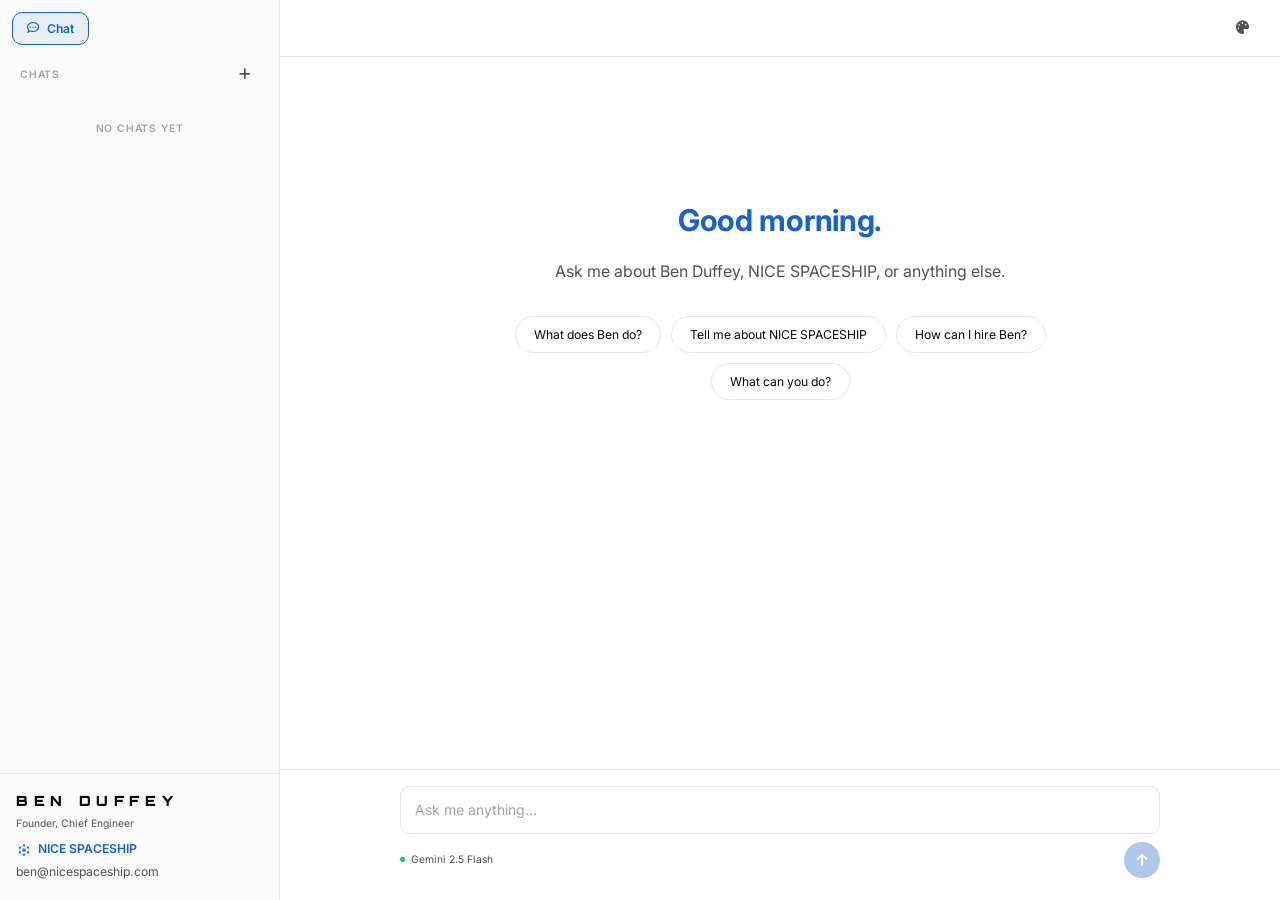
==== index.html @ 1054cf09 "Name the assistant "Computer" The assistant role label read "NICE", which made answers about NICE SP" ====
<!DOCTYPE html>
<html lang="en">
<head>
  <meta charset="UTF-8" />
  <meta name="viewport" content="width=device-width, initial-scale=1.0" />
  <title>Ben Duffey: Founder &amp; Chief Engineer at NICE SPACESHIP</title>
  <meta name="description" content="Chat with Ben Duffey's AI assistant. Ben is the solo technical founder of NICE SPACESHIP. Ask about his work, NICE, or anything else." />
  <meta name="author" content="Ben Duffey" />
  <link rel="canonical" href="https://benduffey.com/" />
  <link rel="icon" href="/assets/nice-mark.svg" type="image/svg+xml" />

  <meta property="og:type" content="website" />
  <meta property="og:title" content="Ben Duffey: Founder &amp; Chief Engineer at NICE SPACESHIP" />
  <meta property="og:description" content="Chat with Ben Duffey's AI assistant. Ask about his work, NICE SPACESHIP, or anything else." />
  <meta property="og:url" content="https://benduffey.com/" />

  <link rel="preconnect" href="https://fonts.googleapis.com" />
  <link rel="preconnect" href="https://fonts.gstatic.com" crossorigin />
  <link href="https://fonts.googleapis.com/css2?family=Inter:wght@400;500;600;700&family=Fira+Code:wght@400&family=Orbitron:wght@900&family=Antonio:wght@400;700&family=Exo+2:wght@400;600;700&family=Share+Tech+Mono&family=Press+Start+2P&display=swap" rel="stylesheet" />
  <link rel="stylesheet" href="https://cdnjs.cloudflare.com/ajax/libs/font-awesome/6.5.1/css/all.min.css" integrity="sha512-DTOQO9RWCH3ppGqcWaEA1BIZOC6xxalwEsw9c2QQeAIftl+Vegovlnee1c9QX4TctnWMn13TZye+giMm8e2LwA==" crossorigin="anonymous" referrerpolicy="no-referrer" />
  <link rel="stylesheet" href="/css/themes.css?v=1" />
  <link rel="stylesheet" href="/css/app.css?v=2" />
</head>
<body data-theme="nice">
  <div class="app">
    <!-- ─── Sidebar: chats list + brand footer ────────────────────────────── -->
    <aside class="sidebar" id="sidebar">
      <div class="sidebar-tabs">
        <button class="tab is-active" type="button" aria-current="page">
          <i class="fa-regular fa-comment-dots"></i> <span>Chat</span>
        </button>
      </div>

      <div class="sidebar-section">
        <div class="sidebar-section-header">
          <span class="sidebar-section-title">Chats</span>
          <button class="icon-btn" id="btn-new-chat" title="New chat" aria-label="New chat">
            <i class="fa-solid fa-plus"></i>
          </button>
        </div>
        <div class="chat-list" id="chat-list" role="list"></div>
      </div>

      <div class="sidebar-footer">
        <div class="brand-text">BEN DUFFEY</div>
        <div class="brand-title">Founder, Chief Engineer</div>
        <a class="brand-launch" href="https://nicespaceship.com" target="_blank" rel="noopener">
          <svg class="brand-launch-icon" viewBox="0 0 5000 5000" fill="currentColor" aria-hidden="true">
            <path d="M2467.2,673.2c345.58-32.47,524.02,397,258.68,618.68-180.13,150.49-459.08,78.97-546.6-137.16-87.17-215.28,55.93-459.73,287.92-481.52Z"/>
            <path d="M3537.4,2014.6c-177.73-177.72-114.08-485.01,120.51-574.69,274.93-105.11,544.87,148.19,461.85,429.85-73.68,249.96-398.06,329.14-582.35,144.85Z"/>
            <path d="M3763.2,2905.2c246.91-17.2,431.6,227.75,353.89,461.89-87.4,263.37-443.86,323.54-610.74,100.57-168.07-224.56-21.82-543.04,256.85-562.46Z"/>
            <path d="M2463.17,3633.17c348.87-33.89,529.56,395.76,262.71,618.71-179.73,150.16-459.24,78.58-546.6-137.16-85.98-212.33,54.43-459.26,283.89-481.55Z"/>
            <path d="M1203.18,2905.19c275.09-15.44,457.71,280.84,322.9,522.88-119.67,214.87-425.07,238.14-577.97,45.82-177.41-223.16-28.22-552.8,255.07-568.7Z"/>
            <path d="M1187.2,1409.2c279.69-26.25,476.07,269.48,341.49,517.49-117.32,216.2-419.09,243.76-576.57,55.2-178.93-214.25-41.59-546.72,235.08-572.68Z"/>
            <path d="M2447.2,1853.2c550.99-42.77,908.61,573.22,585.69,1025.69-276.72,387.72-866.37,355.58-1097.57-60.2-228.12-410.24,44.43-929.2,511.88-965.49ZM2455.2,1953.2c-427.55,33.48-653.11,541.85-388.78,882.39,257.89,332.24,777.21,269.58,942.28-116.89,164.38-384.87-139.97-797.88-553.5-765.5Z"/>
            <path d="M1272,2204v604c-33.72-4.09-66.28-4.09-100,0v-604c31.79,6.4,68.34,6.38,100,0Z"/>
            <path d="M3836,2808c-34.42-3.47-65.53-5.37-100,0v-596c2.93-1.06,4.78,4,6,4h84c1.4,0,4.44-7.1,10,2v590Z"/>
            <polygon points="3375.95 1580 2868.23 1291.66 2912.04 1203.99 3418.07 1491.98 3423.59 1497.98 3375.95 1580"/>
            <polygon points="2139.99 1291.94 1637.96 1579.88 1588.37 1497.36 2086.75 1204.5 2095.49 1210.49 2139.99 1291.94"/>
            <path d="M2139.98,3712.08c2.15,3.03-33.45,55.51-38.18,63.72-4.14,7.19-5.9,25.29-15.33,23.83l-494.1-289.2,43.94-82.16,11.78,1.54,491.88,282.27Z"/>
            <path d="M3366,3424.08l45.38,82.85-3.37,11.08-492.12,280.28c-7.13-25.22-36.8-54.55-44.83-75.52-1.4-3.67-4.89-6.66-1.38-10.87l496.32-287.83Z"/>
            <path d="M2483.19,2101.18c280.93-16.74,488.07,258.72,401.96,525.96-85.83,266.35-424.89,363.36-639.04,180.75-276.2-235.52-124.03-685.19,237.08-706.71Z"/>
          </svg>
          <span>NICE SPACESHIP</span>
        </a>
        <a class="brand-email" href="mailto:ben@nicespaceship.com">ben@nicespaceship.com</a>
      </div>
    </aside>

    <!-- ─── Main panel: chat ───────────────────────────────────────────────── -->
    <main class="chat">
      <header class="chat-header">
        <button class="icon-btn sidebar-toggle" id="btn-sidebar-toggle" aria-label="Toggle sidebar">
          <i class="fa-solid fa-bars"></i>
        </button>
        <div class="chat-title" id="chat-title"></div>
        <div class="chat-controls">
          <div class="theme-cycler">
            <button class="icon-btn" id="btn-theme" aria-label="Change theme" title="Change theme">
              <i class="fa-solid fa-palette"></i>
            </button>
            <div class="theme-menu" id="theme-menu" role="menu" hidden></div>
          </div>
        </div>
      </header>

      <div class="messages" id="messages" role="log" aria-live="polite"></div>

      <form class="prompt-panel" id="prompt-form">
        <textarea
          id="prompt-input"
          class="prompt-input"
          placeholder="Ask me anything…"
          rows="1"
          autocomplete="off"
          autocorrect="on"
          spellcheck="true"
        ></textarea>
        <div class="prompt-bar">
          <span class="model-badge"><i class="fa-solid fa-circle"></i> Gemini 2.5 Flash</span>
          <button class="btn-send" id="btn-send" type="submit" aria-label="Send" disabled>
            <i class="fa-solid fa-arrow-up"></i>
          </button>
        </div>
      </form>
    </main>
  </div>

  <script src="/js/theme.js?v=1"></script>
  <script src="/js/chat.js?v=2"></script>
  <script src="/js/app.js?v=2"></script>
</body>
</html>
---- css/themes.css ----
/* ═══════════════════════════════════════════════════════════════════
   benduffey.com — Theme Tokens (vendored from NICE)
   SSOT note: variable values are mirrored from the nice repo
     (public/css/theme.css + app/css/app.css). When NICE updates a
     skin, copy the new values into the matching block below.
═══════════════════════════════════════════════════════════════════ */

/* ─── Typography tokens (theme-agnostic, minor-third 1.2× scale) ──── */
:root {
  --text-xs:   0.6875rem;
  --text-sm:   0.8125rem;
  --text-base: 0.9375rem;
  --text-md:   1.0625rem;
  --text-lg:   1.25rem;
  --text-xl:   1.5rem;
  --text-2xl:  2rem;
  --text-3xl:  clamp(2.25rem, 4vw, 3rem);

  --lh-tight: 1.15;
  --lh-snug:  1.35;
  --lh-base:  1.55;

  --tracking-display: -0.01em;
  --tracking-normal:  0;
  --tracking-caps:    0.08em;

  --fw-regular: 400;
  --fw-medium:  600;
  --fw-bold:    700;

  /* Layout constants */
  --sidebar-w: 280px;
  --max-msg-w: 760px;
}

/* ─── NICE — light, Sapphire accent (default) ───────────────────────── */
:root,
[data-theme="nice"] {
  --bg:          #ffffff;
  --bg2:         #fafafa;
  --bg-alt:      #fafafa;
  --surface:     #ffffff;
  --surface2:    #f5f5f5;
  --border:      #e5e5e5;
  --border-hi:   #d4d4d4;
  --accent:      #1862ce;
  --accent2:     #0F52BA;
  --text:        #0a0a0a;
  --text-muted:  #525252;
  --text-dim:    #a3a3a3;
  --glow:        0 0 0 1px rgba(15,82,186,0.06);
  --panel-bg:    rgba(255,255,255,0.92);
  --nav-bg:      rgba(255,255,255,0.92);
  --user-msg-bg: #1862ce;
  --user-msg-fg: #ffffff;
  --asst-msg-bg: transparent;
  --asst-msg-fg: var(--text);
  --font-h:      'Inter', sans-serif;
  --font-b:      'Inter', sans-serif;
  --font-m:      'Fira Code', monospace;
  --font-brand:  'Orbitron', sans-serif;
  --radius:      10px;
  --scan:        0;
}

/* ─── NICE Dark — same Sapphire accent, near-black surfaces ─────────── */
[data-theme="nice-dark"] {
  --bg:          #0a0a0a;
  --bg2:         #121212;
  --bg-alt:      #121212;
  --surface:     #141414;
  --surface2:    #1a1a1a;
  --border:      #262626;
  --border-hi:   #3a3a3a;
  --accent:      #1862ce;
  --accent2:     #0F52BA;
  --text:        #f5f5f5;
  --text-muted:  #a3a3a3;
  --text-dim:    #525252;
  --glow:        0 0 0 1px rgba(15,82,186,0.16);
  --panel-bg:    rgba(10,10,10,0.92);
  --nav-bg:      rgba(10,10,10,0.92);
  --user-msg-bg: #1862ce;
  --user-msg-fg: #ffffff;
  --asst-msg-bg: transparent;
  --asst-msg-fg: var(--text);
  --font-h:      'Inter', sans-serif;
  --font-b:      'Inter', sans-serif;
  --font-m:      'Fira Code', monospace;
  --font-brand:  'Orbitron', sans-serif;
  --radius:      10px;
  --scan:        0;
}

/* ─── HAL-9000 — black, glowing red eye ─────────────────────────────── */
[data-theme="hal-9000"] {
  --bg:          #000000;
  --bg2:         #0a0a0a;
  --bg-alt:      #0a0a0a;
  --surface:     #121212;
  --surface2:    #1a1a1a;
  --border:      #2a2a2a;
  --border-hi:   #8a8a90;
  --accent:      #ef4444;
  --accent2:     #b0b0b6;
  --text:        #f5f5f5;
  --text-muted:  #8a8a90;
  --text-dim:    #4a4a4e;
  --glow:        0 0 12px rgba(239,68,68,0.25);
  --panel-bg:    rgba(0,0,0,0.92);
  --nav-bg:      rgba(0,0,0,0.92);
  --user-msg-bg: rgba(239,68,68,0.18);
  --user-msg-fg: #f5f5f5;
  --asst-msg-bg: transparent;
  --asst-msg-fg: var(--text);
  --font-h:      'Inter', sans-serif;
  --font-b:      'Inter', sans-serif;
  --font-m:      'Fira Code', monospace;
  --font-brand:  'Orbitron', sans-serif;
  --radius:      4px;
  --scan:        0;
}

/* ─── The Grid — TRON cyan on deep navy ─────────────────────────────── */
[data-theme="grid"] {
  --bg:          #02090f;
  --bg2:         #041220;
  --bg-alt:      #041220;
  --surface:     rgba(0,200,240,0.05);
  --surface2:    rgba(0,200,240,0.09);
  --border:      rgba(0,229,255,0.25);
  --border-hi:   rgba(0,229,255,0.6);
  --accent:      #00e5ff;
  --accent2:     #0099bb;
  --text:        #cce8f0;
  --text-muted:  rgba(0,229,255,0.55);
  --text-dim:    rgba(0,229,255,0.25);
  --glow:        0 0 16px rgba(0,229,255,0.22);
  --panel-bg:    rgba(2,9,15,0.95);
  --nav-bg:      rgba(2,9,15,0.97);
  --user-msg-bg: rgba(0,229,255,0.12);
  --user-msg-fg: #cce8f0;
  --asst-msg-bg: transparent;
  --asst-msg-fg: var(--text);
  --font-h:      'Orbitron', sans-serif;
  --font-b:      'Inter', sans-serif;
  --font-m:      'Fira Code', monospace;
  --font-brand:  'Orbitron', sans-serif;
  --radius:      2px;
  --scan:        0.055;
}

/* ─── The Matrix — phosphor green digital rain ──────────────────────── */
[data-theme="matrix"] {
  --bg:          #000800;
  --bg2:         #000c00;
  --bg-alt:      #000c00;
  --surface:     rgba(0,255,65,0.04);
  --surface2:    rgba(0,255,65,0.08);
  --border:      rgba(0,255,65,0.2);
  --border-hi:   rgba(0,255,65,0.5);
  --accent:      #00ff41;
  --accent2:     #00aa2a;
  --text:        #00ff41;
  --text-muted:  rgba(0,255,65,0.55);
  --text-dim:    rgba(0,255,65,0.28);
  --glow:        0 0 12px rgba(0,255,65,0.3);
  --panel-bg:    rgba(0,6,0,0.97);
  --nav-bg:      rgba(0,5,0,0.98);
  --user-msg-bg: rgba(0,255,65,0.1);
  --user-msg-fg: #00ff41;
  --asst-msg-bg: transparent;
  --asst-msg-fg: var(--text);
  --font-h:      'Fira Code', monospace;
  --font-b:      'Fira Code', monospace;
  --font-m:      'Fira Code', monospace;
  --font-brand:  'Fira Code', monospace;
  --radius:      0px;
  --scan:        0.08;
}

/* ─── LCARS — Star Trek butterscotch + violet on black ──────────────── */
[data-theme="lcars"] {
  --bg:          #000000;
  --bg2:         #000000;
  --bg-alt:      #000000;
  --surface:     rgba(255,153,102,0.06);
  --surface2:    rgba(204,153,255,0.06);
  --border:      #cc7744;
  --border-hi:   #ff9966;
  --accent:      #ff9966;
  --accent2:     #cc99ff;
  --text:        #ff9966;
  --text-muted:  #cc99ff;
  --text-dim:    rgba(255,153,102,0.4);
  --glow:        none;
  --panel-bg:    #000000;
  --nav-bg:      #000000;
  --user-msg-bg: rgba(204,153,255,0.18);
  --user-msg-fg: #ffaa90;
  --asst-msg-bg: transparent;
  --asst-msg-fg: var(--text);
  --font-h:      'Antonio', sans-serif;
  --font-b:      'Antonio', sans-serif;
  --font-m:      'Share Tech Mono', monospace;
  --font-brand:  'Antonio', sans-serif;
  --radius:      24px;
  --scan:        0;
}

/* ─── J.A.R.V.I.S. — holographic Iron Man arc-reactor blue ──────────── */
[data-theme="jarvis"] {
  --bg:          #070d1a;
  --bg2:         #0c1829;
  --bg-alt:      #0c1829;
  --surface:     rgba(0,229,255,0.04);
  --surface2:    rgba(0,229,255,0.08);
  --border:      rgba(0,229,255,0.18);
  --border-hi:   rgba(0,229,255,0.5);
  --accent:      #00e5ff;
  --accent2:     #18ffff;
  --text:        #b2ebf2;
  --text-muted:  rgba(0,229,255,0.55);
  --text-dim:    rgba(184,216,240,0.4);
  --glow:        0 0 16px rgba(0,229,255,0.2);
  --panel-bg:    rgba(7,13,26,0.95);
  --nav-bg:      rgba(7,13,26,0.95);
  --user-msg-bg: rgba(0,229,255,0.12);
  --user-msg-fg: #e0f7fa;
  --asst-msg-bg: transparent;
  --asst-msg-fg: var(--text);
  --font-h:      'Exo 2', 'Inter', sans-serif;
  --font-b:      'Inter', sans-serif;
  --font-m:      'Fira Code', monospace;
  --font-brand:  'Exo 2', sans-serif;
  --radius:      3px;
  --scan:        0;
}

/* ─── Cyberpunk — neon pink + cyan on near-black ────────────────────── */
[data-theme="cyberpunk"] {
  --bg:          #0a0a0f;
  --bg2:         #12121a;
  --bg-alt:      #12121a;
  --surface:     #1a1a2e;
  --surface2:    #222240;
  --border:      #2a2a4a;
  --border-hi:   #ff2d6f;
  --accent:      #ff2d6f;
  --accent2:     #00fff5;
  --text:        #e0e0ff;
  --text-muted:  #7a7a9e;
  --text-dim:    #4a4a6e;
  --glow:        0 0 15px rgba(255,45,111,0.3);
  --panel-bg:    rgba(10,10,15,0.97);
  --nav-bg:      rgba(10,10,15,0.98);
  --user-msg-bg: rgba(255,45,111,0.18);
  --user-msg-fg: #fff;
  --asst-msg-bg: transparent;
  --asst-msg-fg: var(--text);
  --font-h:      'Orbitron', sans-serif;
  --font-b:      'Fira Code', monospace;
  --font-m:      'Fira Code', monospace;
  --font-brand:  'Orbitron', sans-serif;
  --radius:      2px;
  --scan:        0;
}

/* ─── RX-78-2 — Gundam blue + red military ──────────────────────────── */
[data-theme="rx-78-2"] {
  --bg:          #0c1722;
  --bg2:         #14253b;
  --bg-alt:      #14253b;
  --surface:     #1c2f4a;
  --surface2:    #243a5a;
  --border:      #2c4a72;
  --border-hi:   #d4252a;
  --accent:      #d4252a;
  --accent2:     #ffc832;
  --text:        #f0f4f8;
  --text-muted:  #8aa0bc;
  --text-dim:    #4a607c;
  --glow:        0 0 10px rgba(212,37,42,0.25);
  --panel-bg:    rgba(12,23,34,0.95);
  --nav-bg:      rgba(12,23,34,0.97);
  --user-msg-bg: rgba(212,37,42,0.18);
  --user-msg-fg: #f0f4f8;
  --asst-msg-bg: transparent;
  --asst-msg-fg: var(--text);
  --font-h:      'Orbitron', sans-serif;
  --font-b:      'Inter', sans-serif;
  --font-m:      'Fira Code', monospace;
  --font-brand:  'Orbitron', sans-serif;
  --radius:      2px;
  --scan:        0;
}

/* ─── 16-BIT — retro pixel art, gold on navy ────────────────────────── */
[data-theme="16bit"] {
  --bg:          #0a0e2a;
  --bg2:         #141a3a;
  --bg-alt:      #141a3a;
  --surface:     #1c244c;
  --surface2:    #283060;
  --border:      #3a4280;
  --border-hi:   #ffcc33;
  --accent:      #ffcc33;
  --accent2:     #ff5577;
  --text:        #f0f0ff;
  --text-muted:  #99a0c8;
  --text-dim:    #5a608a;
  --glow:        0 0 0 2px rgba(255,204,51,0.2);
  --panel-bg:    #0a0e2a;
  --nav-bg:      #0a0e2a;
  --user-msg-bg: rgba(255,204,51,0.18);
  --user-msg-fg: #f0f0ff;
  --asst-msg-bg: transparent;
  --asst-msg-fg: var(--text);
  --font-h:      'Press Start 2P', monospace;
  --font-b:      'Press Start 2P', monospace;
  --font-m:      'Press Start 2P', monospace;
  --font-brand:  'Press Start 2P', monospace;
  --radius:      0px;
  --scan:        0;
}

/* ─── The Office — light/warm corporate ─────────────────────────────── */
[data-theme="office"] {
  --bg:          #f5efe6;
  --bg2:         #ede4d3;
  --bg-alt:      #ede4d3;
  --surface:     #ffffff;
  --surface2:    #faf3e6;
  --border:      #d4c8b0;
  --border-hi:   #0a3d78;
  --accent:      #0a3d78;
  --accent2:     #c8965a;
  --text:        #1a2530;
  --text-muted:  #5a5040;
  --text-dim:    #a89878;
  --glow:        none;
  --panel-bg:    rgba(245,239,230,0.96);
  --nav-bg:      rgba(245,239,230,0.96);
  --user-msg-bg: #0a3d78;
  --user-msg-fg: #ffffff;
  --asst-msg-bg: transparent;
  --asst-msg-fg: var(--text);
  --font-h:      'Inter', sans-serif;
  --font-b:      'Inter', sans-serif;
  --font-m:      'Fira Code', monospace;
  --font-brand:  'Inter', sans-serif;
  --radius:      9999px;
  --scan:        0;
}

/* ─── Reduced-motion: kill scanline + decorative animations ─────────── */
@media (prefers-reduced-motion: reduce) {
  *, *::before, *::after { animation-duration: 0.001ms !important; transition-duration: 0.001ms !important; }
}
---- css/app.css ----
/* ═══════════════════════════════════════════════════════════════════
   benduffey.com — Chat App Layout
   All colors / fonts via CSS vars from themes.css. No hard-coded brand
   values here — every theme inherits this layout cleanly.
═══════════════════════════════════════════════════════════════════ */

* { box-sizing: border-box; }

html, body {
  margin: 0;
  height: 100%;
  font-family: var(--font-b);
  font-size: var(--text-base);
  line-height: var(--lh-base);
  color: var(--text);
  background: var(--bg);
  -webkit-font-smoothing: antialiased;
  -moz-osx-font-smoothing: grayscale;
  overflow: hidden;
}

button {
  font-family: inherit;
  cursor: pointer;
  background: none;
  border: none;
  color: inherit;
}

a { color: var(--accent); text-decoration: none; }
a:hover { text-decoration: underline; }

::selection { background: var(--accent); color: var(--bg); }

/* ─── App shell: sidebar + chat ─────────────────────────────────────── */
.app {
  display: grid;
  grid-template-columns: var(--sidebar-w) 1fr;
  height: 100vh;
  height: 100dvh;
}

/* ═══════════════════════════════════════════════════════════════════
   SIDEBAR
═══════════════════════════════════════════════════════════════════ */
.sidebar {
  display: flex;
  flex-direction: column;
  background: var(--bg2);
  border-right: 1px solid var(--border);
  overflow: hidden;
  min-width: 0;
}

.sidebar-tabs {
  display: flex;
  gap: 4px;
  padding: 12px 12px 0;
}

.tab {
  display: inline-flex;
  align-items: center;
  gap: 8px;
  padding: 8px 14px;
  font-size: var(--text-sm);
  font-weight: var(--fw-medium);
  color: var(--text-muted);
  background: var(--surface);
  border: 1px solid var(--border);
  border-radius: var(--radius);
  transition: color 0.15s, background 0.15s, border-color 0.15s;
}
.tab:hover { color: var(--text); border-color: var(--border-hi); }
.tab.is-active {
  color: var(--accent);
  border-color: var(--accent);
  background: color-mix(in srgb, var(--accent) 8%, transparent);
}

.sidebar-section {
  flex: 1;
  display: flex;
  flex-direction: column;
  padding: 16px 12px 8px;
  min-height: 0;
}

.sidebar-section-header {
  display: flex;
  align-items: center;
  justify-content: space-between;
  padding: 0 8px 8px;
}

.sidebar-section-title {
  font-size: var(--text-xs);
  font-weight: var(--fw-medium);
  text-transform: uppercase;
  letter-spacing: var(--tracking-caps);
  color: var(--text-dim);
}

.icon-btn {
  width: 28px; height: 28px;
  display: inline-flex;
  align-items: center;
  justify-content: center;
  color: var(--text-muted);
  border-radius: var(--radius);
  transition: color 0.15s, background 0.15s;
}
.icon-btn:hover { color: var(--text); background: var(--surface2); }

/* Chat list */
.chat-list {
  flex: 1;
  overflow-y: auto;
  display: flex;
  flex-direction: column;
  gap: 2px;
}

.chat-item {
  display: block;
  padding: 8px 10px;
  font-size: var(--text-sm);
  color: var(--text-muted);
  border-radius: var(--radius);
  cursor: pointer;
  white-space: nowrap;
  overflow: hidden;
  text-overflow: ellipsis;
  position: relative;
  transition: color 0.15s, background 0.15s;
}
.chat-item:hover { color: var(--text); background: var(--surface); }
.chat-item.is-active { color: var(--text); background: var(--surface2); }
.chat-item-day {
  font-size: var(--text-xs);
  font-weight: var(--fw-medium);
  text-transform: uppercase;
  letter-spacing: var(--tracking-caps);
  color: var(--text-dim);
  padding: 12px 10px 4px;
  pointer-events: none;
}

.chat-item-row {
  display: flex;
  align-items: center;
  gap: 6px;
}
.chat-item-label {
  flex: 1;
  overflow: hidden;
  text-overflow: ellipsis;
  white-space: nowrap;
}
.chat-item-menu {
  width: 24px; height: 24px;
  display: inline-flex;
  align-items: center;
  justify-content: center;
  color: var(--text-dim);
  border-radius: 4px;
  opacity: 0;
  transition: opacity 0.15s, color 0.15s, background 0.15s;
}
.chat-item:hover .chat-item-menu,
.chat-item.is-active .chat-item-menu { opacity: 1; }
.chat-item-menu:hover { color: var(--text); background: var(--surface2); }

/* Sidebar footer (Ben's identity) */
.sidebar-footer {
  display: flex;
  flex-direction: column;
  gap: 4px;
  padding: 16px 16px 18px;
  border-top: 1px solid var(--border);
  background: var(--bg2);
}
.brand-text {
  font-family: var(--font-brand);
  font-size: var(--text-base);
  font-weight: 900;
  letter-spacing: 0.4em;
  text-transform: uppercase;
  color: var(--text);
}
.brand-title {
  font-size: var(--text-xs);
  color: var(--text-muted);
  margin-bottom: 4px;
}
.brand-launch {
  display: inline-flex;
  align-items: center;
  gap: 6px;
  font-size: var(--text-sm);
  font-weight: var(--fw-medium);
  color: var(--accent);
  text-decoration: none;
  transition: color 0.15s;
}
.brand-launch:hover { color: var(--accent2); text-decoration: none; }
.brand-launch-icon { width: 16px; height: 16px; display: block; }
.brand-email {
  font-size: var(--text-sm);
  color: var(--text-muted);
  text-decoration: none;
  transition: color 0.15s;
}
.brand-email:hover { color: var(--accent); text-decoration: none; }

/* ═══════════════════════════════════════════════════════════════════
   CHAT PANEL
═══════════════════════════════════════════════════════════════════ */
.chat {
  display: grid;
  grid-template-rows: auto 1fr auto;
  background: var(--bg);
  min-width: 0;
  position: relative;
}

/* Subtle scanline overlay (Grid / Matrix themes) */
.chat::before {
  content: '';
  position: absolute;
  inset: 0;
  pointer-events: none;
  background: repeating-linear-gradient(
    to bottom,
    transparent 0,
    transparent 2px,
    rgba(255,255,255,var(--scan, 0)) 2px,
    rgba(255,255,255,var(--scan, 0)) 3px
  );
  z-index: 1;
  display: var(--scan, 0) > 0 ? block : none;
}

.chat-header {
  display: flex;
  align-items: center;
  gap: 12px;
  padding: 14px 24px;
  background: var(--nav-bg);
  border-bottom: 1px solid var(--border);
  position: relative;
  z-index: 2;
}
.chat-title {
  flex: 1;
  font-size: var(--text-sm);
  font-weight: var(--fw-medium);
  color: var(--text-muted);
  white-space: nowrap;
  overflow: hidden;
  text-overflow: ellipsis;
}
.chat-controls { display: flex; align-items: center; gap: 8px; }
.sidebar-toggle { display: none; }

/* Theme cycler */
.theme-cycler { position: relative; }
.theme-menu {
  position: absolute;
  top: calc(100% + 6px);
  right: 0;
  min-width: 180px;
  max-height: 60vh;
  overflow-y: auto;
  padding: 4px;
  background: var(--panel-bg);
  border: 1px solid var(--border);
  border-radius: var(--radius);
  box-shadow: 0 8px 28px rgba(0,0,0,0.18);
  z-index: 50;
  backdrop-filter: blur(12px);
  -webkit-backdrop-filter: blur(12px);
}
.theme-menu[hidden] { display: none; }
.theme-option {
  display: flex;
  align-items: center;
  gap: 10px;
  width: 100%;
  padding: 8px 10px;
  font-size: var(--text-sm);
  color: var(--text-muted);
  text-align: left;
  border-radius: 6px;
  transition: color 0.15s, background 0.15s;
}
.theme-option:hover { color: var(--text); background: var(--surface2); }
.theme-option.is-active { color: var(--accent); }
.theme-swatch {
  width: 14px; height: 14px;
  border-radius: 50%;
  border: 1px solid var(--border-hi);
  flex-shrink: 0;
}
.theme-option-label { flex: 1; }
.theme-option-check {
  width: 12px;
  opacity: 0;
  color: var(--accent);
}
.theme-option.is-active .theme-option-check { opacity: 1; }

/* Messages area */
.messages {
  overflow-y: auto;
  padding: 32px 24px;
  position: relative;
  z-index: 2;
}
.messages-inner {
  max-width: var(--max-msg-w);
  margin: 0 auto;
  display: flex;
  flex-direction: column;
  gap: 24px;
}

/* Welcome screen (no messages yet) */
.welcome {
  max-width: var(--max-msg-w);
  margin: 0 auto;
  padding: 12vh 0 48px;
  text-align: center;
}
.welcome-greeting {
  font-family: var(--font-h);
  font-size: var(--text-2xl);
  font-weight: var(--fw-bold);
  letter-spacing: var(--tracking-display);
  color: var(--accent);
  margin: 0 0 16px;
}
.welcome-subtitle {
  font-size: var(--text-md);
  color: var(--text-muted);
  margin: 0 0 32px;
}
.welcome-prompts {
  display: flex;
  flex-wrap: wrap;
  justify-content: center;
  gap: 10px;
  margin: 0 auto;
  max-width: 640px;
}
.starter-prompt {
  padding: 10px 18px;
  font-size: var(--text-sm);
  color: var(--text);
  background: var(--surface);
  border: 1px solid var(--border);
  border-radius: 9999px;
  cursor: pointer;
  transition: color 0.15s, background 0.15s, border-color 0.15s;
}
.starter-prompt:hover { color: var(--accent); border-color: var(--accent); background: var(--surface2); }

/* Individual messages */
.message { display: flex; flex-direction: column; gap: 6px; }
.message-role {
  font-size: var(--text-xs);
  font-weight: var(--fw-medium);
  text-transform: uppercase;
  letter-spacing: var(--tracking-caps);
  color: var(--text-dim);
}
.message.user .message-role { color: var(--accent); }
.message-body {
  font-size: var(--text-base);
  line-height: var(--lh-base);
  color: var(--text);
  padding: 10px 14px;
  border-radius: var(--radius);
  word-wrap: break-word;
  overflow-wrap: anywhere;
}
.message.user .message-body {
  background: var(--user-msg-bg);
  color: var(--user-msg-fg);
  align-self: flex-start;
  max-width: 90%;
}
.message.assistant .message-body {
  background: var(--asst-msg-bg);
  color: var(--asst-msg-fg);
  padding: 0;
}
.message-body p { margin: 0 0 12px; }
.message-body p:last-child { margin-bottom: 0; }
.message-body code {
  font-family: var(--font-m);
  font-size: 0.875em;
  background: var(--surface2);
  padding: 2px 6px;
  border-radius: 4px;
}
.message-body pre {
  font-family: var(--font-m);
  font-size: 0.875em;
  background: var(--surface);
  border: 1px solid var(--border);
  border-radius: var(--radius);
  padding: 12px 14px;
  overflow-x: auto;
}
.message-body pre code {
  background: none;
  padding: 0;
}
.message-body ul, .message-body ol { padding-left: 20px; margin: 0 0 12px; }
.message-body li { margin: 4px 0; }
.message-body a { color: var(--accent); text-decoration: underline; }
.message-body strong { font-weight: var(--fw-bold); }

.message.assistant.is-streaming .message-body::after {
  content: '▍';
  display: inline-block;
  margin-left: 2px;
  color: var(--accent);
  animation: caret-blink 1s steps(2) infinite;
}
@keyframes caret-blink {
  0%, 50% { opacity: 1; }
  51%, 100% { opacity: 0; }
}

.message-error {
  color: #ef4444;
  font-size: var(--text-sm);
  font-style: italic;
}

/* Prompt panel */
.prompt-panel {
  padding: 16px 24px 22px;
  background: var(--bg);
  border-top: 1px solid var(--border);
  position: relative;
  z-index: 2;
}
.prompt-input {
  display: block;
  width: 100%;
  max-width: var(--max-msg-w);
  margin: 0 auto;
  padding: 12px 14px;
  font-family: var(--font-b);
  font-size: var(--text-base);
  line-height: var(--lh-base);
  color: var(--text);
  background: var(--surface);
  border: 1px solid var(--border);
  border-radius: var(--radius);
  resize: none;
  max-height: 200px;
  outline: none;
  transition: border-color 0.15s, box-shadow 0.15s;
}
.prompt-input::placeholder { color: var(--text-dim); }
.prompt-input:focus { border-color: var(--accent); box-shadow: var(--glow); }
.prompt-bar {
  max-width: var(--max-msg-w);
  margin: 8px auto 0;
  display: flex;
  align-items: center;
  justify-content: space-between;
  gap: 12px;
}
.model-badge {
  display: inline-flex;
  align-items: center;
  gap: 6px;
  font-size: var(--text-xs);
  color: var(--text-muted);
}
.model-badge i {
  font-size: 0.5em;
  color: #22c55e;
}
.btn-send {
  width: 36px; height: 36px;
  display: inline-flex;
  align-items: center;
  justify-content: center;
  font-size: var(--text-base);
  color: var(--bg);
  background: var(--accent);
  border-radius: 9999px;
  transition: background 0.15s, opacity 0.15s, transform 0.05s;
}
.btn-send:hover:not(:disabled) { background: var(--accent2); }
.btn-send:active:not(:disabled) { transform: scale(0.96); }
.btn-send:disabled { opacity: 0.35; cursor: not-allowed; }

/* ─── Mobile (≤ 768px) ──────────────────────────────────────────────── */
@media (max-width: 768px) {
  .app { grid-template-columns: 1fr; }
  .sidebar {
    position: fixed;
    inset: 0 auto 0 0;
    width: min(80vw, 320px);
    z-index: 100;
    transform: translateX(-100%);
    transition: transform 0.25s ease;
    box-shadow: 6px 0 32px rgba(0,0,0,0.18);
  }
  .sidebar.is-open { transform: translateX(0); }
  .sidebar-toggle { display: inline-flex; }
  .messages { padding: 24px 16px; }
  .prompt-panel { padding: 12px 16px 18px; }
  .welcome { padding: 6vh 16px 32px; }
  .welcome-greeting { font-size: var(--text-xl); }

}

/* Sidebar backdrop (mobile) — outside the @media block so it stays display:none
   on desktop. Lives on <body> so it doesn't disrupt the .app grid. */
.sidebar-backdrop {
  display: none;
  position: fixed;
  inset: 0;
  background: rgba(0,0,0,0.5);
  z-index: 90;
  opacity: 0;
  pointer-events: none;
  transition: opacity 0.2s;
}
@media (max-width: 768px) { .sidebar-backdrop { display: block; } }
body.sidebar-open .sidebar-backdrop { opacity: 1; pointer-events: auto; }
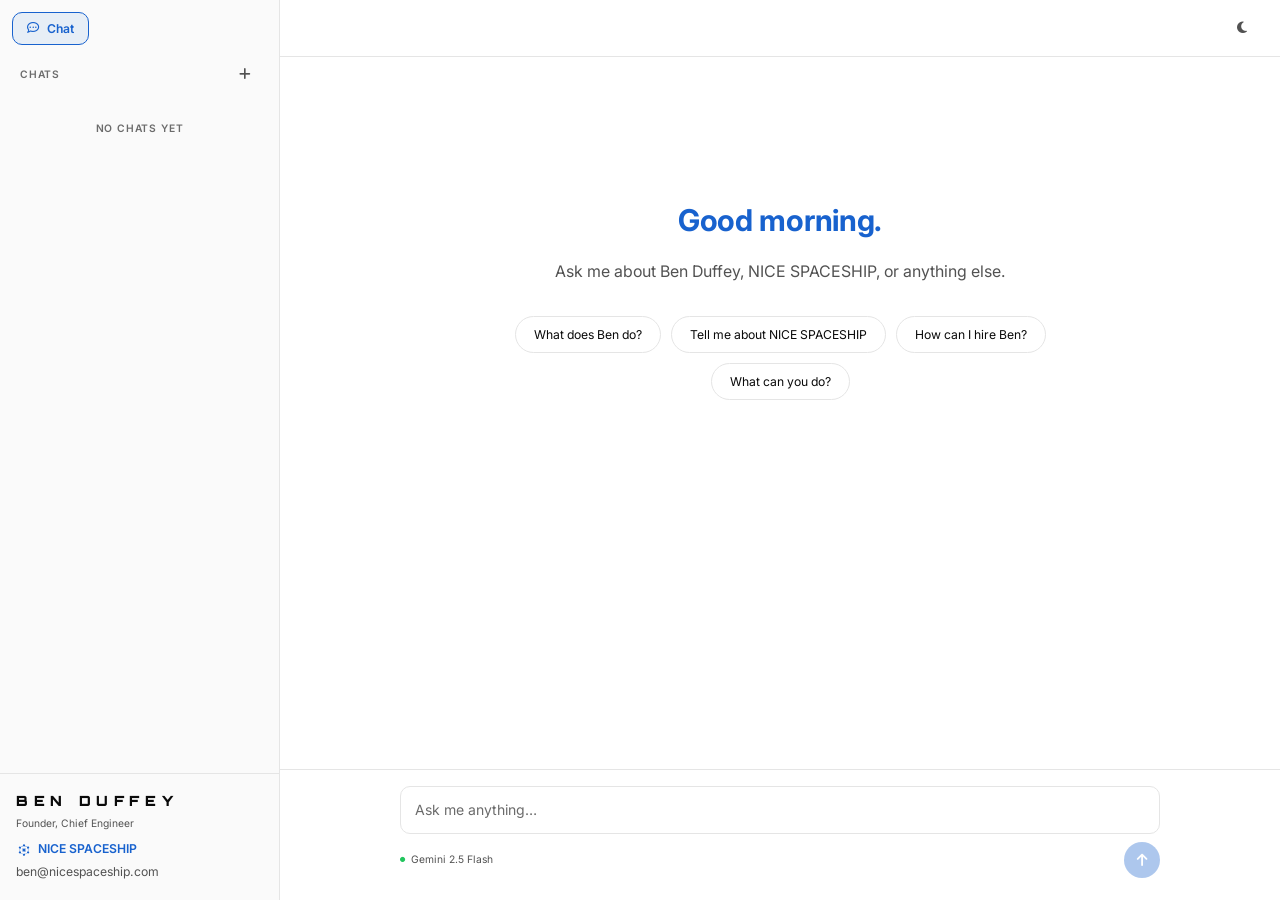
==== commit 4bf621f6: "Replace 11-theme cycler with light/dark toggle The multi-theme system was palette-only — it swapped " ====
--- a/index.html
+++ b/index.html
@@ -16,12 +16,11 @@
 
   <link rel="preconnect" href="https://fonts.googleapis.com" />
   <link rel="preconnect" href="https://fonts.gstatic.com" crossorigin />
-  <link href="https://fonts.googleapis.com/css2?family=Inter:wght@400;500;600;700&family=Fira+Code:wght@400&family=Orbitron:wght@900&family=Antonio:wght@400;700&family=Exo+2:wght@400;600;700&family=Share+Tech+Mono&family=Press+Start+2P&display=swap" rel="stylesheet" />
+  <link href="https://fonts.googleapis.com/css2?family=Inter:wght@400;500;600;700&family=Fira+Code:wght@400&family=Orbitron:wght@900&display=swap" rel="stylesheet" />
   <link rel="stylesheet" href="https://cdnjs.cloudflare.com/ajax/libs/font-awesome/6.5.1/css/all.min.css" integrity="sha512-DTOQO9RWCH3ppGqcWaEA1BIZOC6xxalwEsw9c2QQeAIftl+Vegovlnee1c9QX4TctnWMn13TZye+giMm8e2LwA==" crossorigin="anonymous" referrerpolicy="no-referrer" />
-  <link rel="stylesheet" href="/css/themes.css?v=1" />
-  <link rel="stylesheet" href="/css/app.css?v=2" />
+  <link rel="stylesheet" href="/css/app.css?v=3" />
 </head>
-<body data-theme="nice">
+<body>
   <div class="app">
     <!-- ─── Sidebar: chats list + brand footer ────────────────────────────── -->
     <aside class="sidebar" id="sidebar">
@@ -75,12 +74,9 @@
         </button>
         <div class="chat-title" id="chat-title"></div>
         <div class="chat-controls">
-          <div class="theme-cycler">
-            <button class="icon-btn" id="btn-theme" aria-label="Change theme" title="Change theme">
-              <i class="fa-solid fa-palette"></i>
-            </button>
-            <div class="theme-menu" id="theme-menu" role="menu" hidden></div>
-          </div>
+          <button class="icon-btn theme-toggle" aria-label="Toggle dark mode" title="Toggle dark mode">
+            <i class="fa-solid fa-moon"></i>
+          </button>
         </div>
       </header>
 
@@ -106,7 +102,7 @@
     </main>
   </div>
 
-  <script src="/js/theme.js?v=1"></script>
+  <script src="/js/theme.js?v=2"></script>
   <script src="/js/chat.js?v=2"></script>
   <script src="/js/app.js?v=2"></script>
 </body>
--- a/css/app.css
+++ b/css/app.css
@@ -1,8 +1,75 @@
 /* ═══════════════════════════════════════════════════════════════════
-   benduffey.com — Chat App Layout
-   All colors / fonts via CSS vars from themes.css. No hard-coded brand
-   values here — every theme inherits this layout cleanly.
+   benduffey.com — Chat App
+   Light + dark tokens mirrored from nicespaceship.com (www/css/site.css).
+   Sapphire accent stays constant across both modes.
 ═══════════════════════════════════════════════════════════════════ */
+
+/* ─── Tokens: light (default) ──────────────────────────────────────── */
+:root {
+  --bg:         #ffffff;
+  --bg2:        #fafafa;
+  --surface:    #ffffff;
+  --surface2:   #f5f5f5;
+  --border:     #e5e5e5;
+  --border-hi:  #d4d4d4;
+  --accent:     #1862ce;
+  --accent2:    #0F52BA;
+  --text:       #0a0a0a;
+  --text-muted: #525252;
+  --text-dim:   #6b6b6b;
+  --glow:       0 0 0 1px rgba(15,82,186,0.08);
+  --nav-bg:     rgba(255,255,255,0.92);
+
+  /* Chat bubbles — accent/text refs adapt to the active mode */
+  --user-msg-bg: var(--accent);
+  --user-msg-fg: #ffffff;
+  --asst-msg-bg: transparent;
+  --asst-msg-fg: var(--text);
+
+  /* Fonts + shape */
+  --font-h:     'Inter', -apple-system, BlinkMacSystemFont, sans-serif;
+  --font-b:     'Inter', -apple-system, BlinkMacSystemFont, sans-serif;
+  --font-m:     'Fira Code', monospace;
+  --font-brand: 'Orbitron', sans-serif;
+  --radius:     10px;
+
+  /* Typography scale (minor third 1.2×) */
+  --text-xs:   0.6875rem;
+  --text-sm:   0.8125rem;
+  --text-base: 0.9375rem;
+  --text-md:   1.0625rem;
+  --text-lg:   1.25rem;
+  --text-xl:   1.5rem;
+  --text-2xl:  2rem;
+  --fw-regular: 400;
+  --fw-medium:  600;
+  --fw-bold:    700;
+  --lh-tight: 1.15;
+  --lh-snug:  1.35;
+  --lh-base:  1.55;
+  --tracking-display: -0.01em;
+  --tracking-normal:  0;
+  --tracking-caps:    0.08em;
+
+  /* Layout */
+  --sidebar-w:  280px;
+  --max-msg-w:  760px;
+}
+
+/* ─── Tokens: dark — surface/color overrides; Sapphire stays constant ── */
+body[data-theme="dark"] {
+  --bg:         #0a0a0a;
+  --bg2:        #141414;
+  --surface:    #141414;
+  --surface2:   #1f1f1f;
+  --border:     #262626;
+  --border-hi:  #404040;
+  --text:       #fafafa;
+  --text-muted: #a3a3a3;
+  --text-dim:   #737373;
+  --glow:       0 0 0 1px rgba(15,82,186,0.15);
+  --nav-bg:     rgba(10,10,10,0.92);
+}
 
 * { box-sizing: border-box; }
 
@@ -224,23 +291,6 @@
   position: relative;
 }
 
-/* Subtle scanline overlay (Grid / Matrix themes) */
-.chat::before {
-  content: '';
-  position: absolute;
-  inset: 0;
-  pointer-events: none;
-  background: repeating-linear-gradient(
-    to bottom,
-    transparent 0,
-    transparent 2px,
-    rgba(255,255,255,var(--scan, 0)) 2px,
-    rgba(255,255,255,var(--scan, 0)) 3px
-  );
-  z-index: 1;
-  display: var(--scan, 0) > 0 ? block : none;
-}
-
 .chat-header {
   display: flex;
   align-items: center;
@@ -262,53 +312,6 @@
 }
 .chat-controls { display: flex; align-items: center; gap: 8px; }
 .sidebar-toggle { display: none; }
-
-/* Theme cycler */
-.theme-cycler { position: relative; }
-.theme-menu {
-  position: absolute;
-  top: calc(100% + 6px);
-  right: 0;
-  min-width: 180px;
-  max-height: 60vh;
-  overflow-y: auto;
-  padding: 4px;
-  background: var(--panel-bg);
-  border: 1px solid var(--border);
-  border-radius: var(--radius);
-  box-shadow: 0 8px 28px rgba(0,0,0,0.18);
-  z-index: 50;
-  backdrop-filter: blur(12px);
-  -webkit-backdrop-filter: blur(12px);
-}
-.theme-menu[hidden] { display: none; }
-.theme-option {
-  display: flex;
-  align-items: center;
-  gap: 10px;
-  width: 100%;
-  padding: 8px 10px;
-  font-size: var(--text-sm);
-  color: var(--text-muted);
-  text-align: left;
-  border-radius: 6px;
-  transition: color 0.15s, background 0.15s;
-}
-.theme-option:hover { color: var(--text); background: var(--surface2); }
-.theme-option.is-active { color: var(--accent); }
-.theme-swatch {
-  width: 14px; height: 14px;
-  border-radius: 50%;
-  border: 1px solid var(--border-hi);
-  flex-shrink: 0;
-}
-.theme-option-label { flex: 1; }
-.theme-option-check {
-  width: 12px;
-  opacity: 0;
-  color: var(--accent);
-}
-.theme-option.is-active .theme-option-check { opacity: 1; }
 
 /* Messages area */
 .messages {
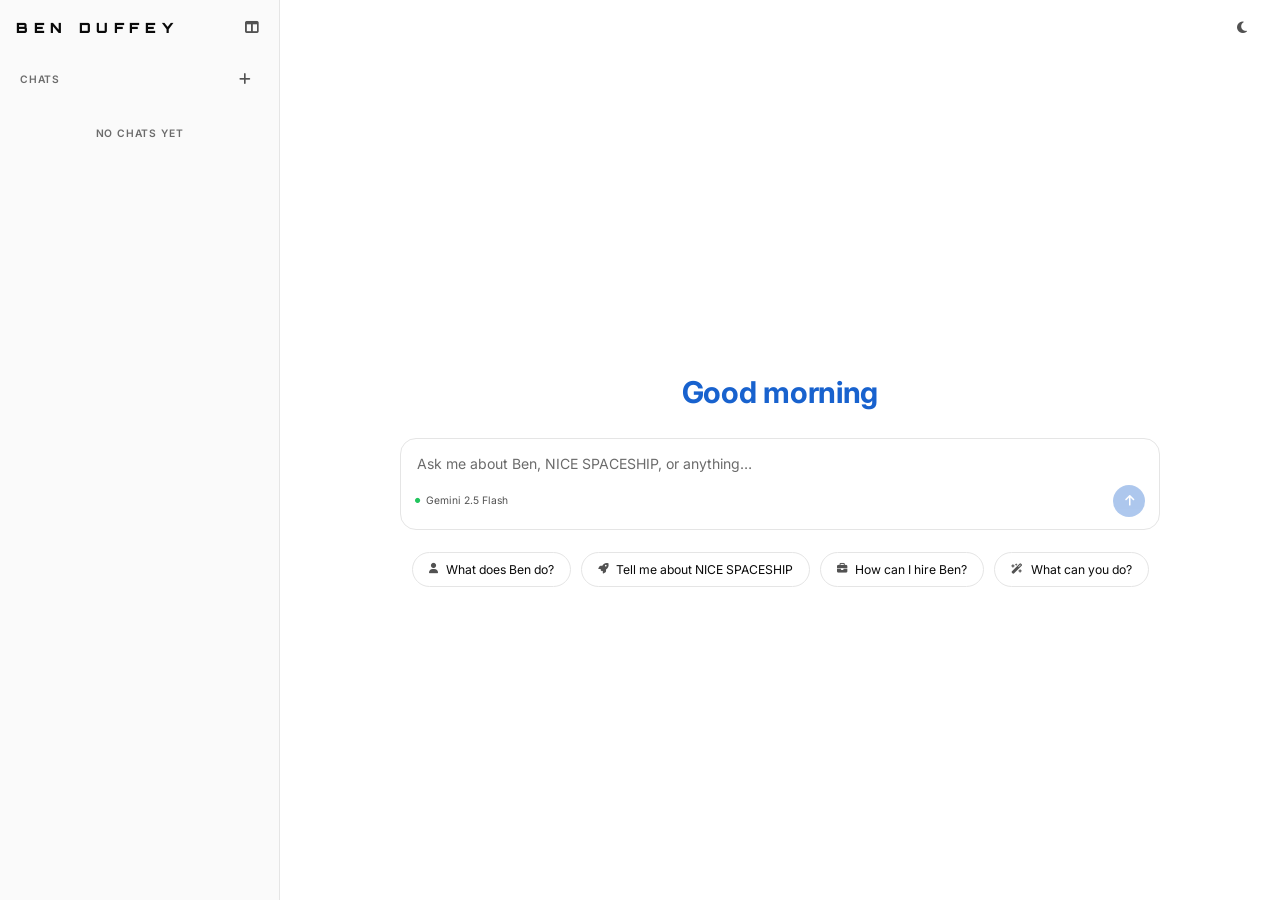
==== commit e9f1d6b2: "Restructure chat app to a Claude-style layout A design pass moving the chat app toward the Claude.ai" ====
--- a/index.html
+++ b/index.html
@@ -18,15 +18,16 @@
   <link rel="preconnect" href="https://fonts.gstatic.com" crossorigin />
   <link href="https://fonts.googleapis.com/css2?family=Inter:wght@400;500;600;700&family=Fira+Code:wght@400&family=Orbitron:wght@900&display=swap" rel="stylesheet" />
   <link rel="stylesheet" href="https://cdnjs.cloudflare.com/ajax/libs/font-awesome/6.5.1/css/all.min.css" integrity="sha512-DTOQO9RWCH3ppGqcWaEA1BIZOC6xxalwEsw9c2QQeAIftl+Vegovlnee1c9QX4TctnWMn13TZye+giMm8e2LwA==" crossorigin="anonymous" referrerpolicy="no-referrer" />
-  <link rel="stylesheet" href="/css/app.css?v=3" />
+  <link rel="stylesheet" href="/css/app.css?v=4" />
 </head>
 <body>
   <div class="app">
-    <!-- ─── Sidebar: chats list + brand footer ────────────────────────────── -->
+    <!-- ─── Sidebar: name logo + chats list (collapsible) ─────────────────── -->
     <aside class="sidebar" id="sidebar">
-      <div class="sidebar-tabs">
-        <button class="tab is-active" type="button" aria-current="page">
-          <i class="fa-regular fa-comment-dots"></i> <span>Chat</span>
+      <div class="sidebar-header">
+        <span class="brand-text">BEN DUFFEY</span>
+        <button class="icon-btn sidebar-collapse" id="btn-sidebar-collapse" aria-label="Collapse sidebar" title="Collapse sidebar">
+          <i class="fa-solid fa-table-columns"></i>
         </button>
       </div>
 
@@ -39,37 +40,12 @@
         </div>
         <div class="chat-list" id="chat-list" role="list"></div>
       </div>
-
-      <div class="sidebar-footer">
-        <div class="brand-text">BEN DUFFEY</div>
-        <div class="brand-title">Founder, Chief Engineer</div>
-        <a class="brand-launch" href="https://nicespaceship.com" target="_blank" rel="noopener">
-          <svg class="brand-launch-icon" viewBox="0 0 5000 5000" fill="currentColor" aria-hidden="true">
-            <path d="M2467.2,673.2c345.58-32.47,524.02,397,258.68,618.68-180.13,150.49-459.08,78.97-546.6-137.16-87.17-215.28,55.93-459.73,287.92-481.52Z"/>
-            <path d="M3537.4,2014.6c-177.73-177.72-114.08-485.01,120.51-574.69,274.93-105.11,544.87,148.19,461.85,429.85-73.68,249.96-398.06,329.14-582.35,144.85Z"/>
-            <path d="M3763.2,2905.2c246.91-17.2,431.6,227.75,353.89,461.89-87.4,263.37-443.86,323.54-610.74,100.57-168.07-224.56-21.82-543.04,256.85-562.46Z"/>
-            <path d="M2463.17,3633.17c348.87-33.89,529.56,395.76,262.71,618.71-179.73,150.16-459.24,78.58-546.6-137.16-85.98-212.33,54.43-459.26,283.89-481.55Z"/>
-            <path d="M1203.18,2905.19c275.09-15.44,457.71,280.84,322.9,522.88-119.67,214.87-425.07,238.14-577.97,45.82-177.41-223.16-28.22-552.8,255.07-568.7Z"/>
-            <path d="M1187.2,1409.2c279.69-26.25,476.07,269.48,341.49,517.49-117.32,216.2-419.09,243.76-576.57,55.2-178.93-214.25-41.59-546.72,235.08-572.68Z"/>
-            <path d="M2447.2,1853.2c550.99-42.77,908.61,573.22,585.69,1025.69-276.72,387.72-866.37,355.58-1097.57-60.2-228.12-410.24,44.43-929.2,511.88-965.49ZM2455.2,1953.2c-427.55,33.48-653.11,541.85-388.78,882.39,257.89,332.24,777.21,269.58,942.28-116.89,164.38-384.87-139.97-797.88-553.5-765.5Z"/>
-            <path d="M1272,2204v604c-33.72-4.09-66.28-4.09-100,0v-604c31.79,6.4,68.34,6.38,100,0Z"/>
-            <path d="M3836,2808c-34.42-3.47-65.53-5.37-100,0v-596c2.93-1.06,4.78,4,6,4h84c1.4,0,4.44-7.1,10,2v590Z"/>
-            <polygon points="3375.95 1580 2868.23 1291.66 2912.04 1203.99 3418.07 1491.98 3423.59 1497.98 3375.95 1580"/>
-            <polygon points="2139.99 1291.94 1637.96 1579.88 1588.37 1497.36 2086.75 1204.5 2095.49 1210.49 2139.99 1291.94"/>
-            <path d="M2139.98,3712.08c2.15,3.03-33.45,55.51-38.18,63.72-4.14,7.19-5.9,25.29-15.33,23.83l-494.1-289.2,43.94-82.16,11.78,1.54,491.88,282.27Z"/>
-            <path d="M3366,3424.08l45.38,82.85-3.37,11.08-492.12,280.28c-7.13-25.22-36.8-54.55-44.83-75.52-1.4-3.67-4.89-6.66-1.38-10.87l496.32-287.83Z"/>
-            <path d="M2483.19,2101.18c280.93-16.74,488.07,258.72,401.96,525.96-85.83,266.35-424.89,363.36-639.04,180.75-276.2-235.52-124.03-685.19,237.08-706.71Z"/>
-          </svg>
-          <span>NICE SPACESHIP</span>
-        </a>
-        <a class="brand-email" href="mailto:ben@nicespaceship.com">ben@nicespaceship.com</a>
-      </div>
     </aside>
 
     <!-- ─── Main panel: chat ───────────────────────────────────────────────── -->
     <main class="chat">
       <header class="chat-header">
-        <button class="icon-btn sidebar-toggle" id="btn-sidebar-toggle" aria-label="Toggle sidebar">
+        <button class="icon-btn sidebar-toggle" id="btn-sidebar-toggle" aria-label="Show sidebar" title="Show sidebar">
           <i class="fa-solid fa-bars"></i>
         </button>
         <div class="chat-title" id="chat-title"></div>
@@ -80,30 +56,44 @@
         </div>
       </header>
 
-      <div class="messages" id="messages" role="log" aria-live="polite"></div>
+      <!-- chat-body holds the welcome block, the message log, the prompt box,
+           and the starter chips. The body.chat-empty state centers the
+           greeting + prompt box + chips; the conversation state drops the
+           prompt box to the bottom and shows the message log. -->
+      <div class="chat-body" id="chat-body">
+        <div class="welcome" id="welcome">
+          <h1 class="welcome-greeting" id="welcome-greeting"></h1>
+        </div>
 
-      <form class="prompt-panel" id="prompt-form">
-        <textarea
-          id="prompt-input"
-          class="prompt-input"
-          placeholder="Ask me anything…"
-          rows="1"
-          autocomplete="off"
-          autocorrect="on"
-          spellcheck="true"
-        ></textarea>
-        <div class="prompt-bar">
-          <span class="model-badge"><i class="fa-solid fa-circle"></i> Gemini 2.5 Flash</span>
-          <button class="btn-send" id="btn-send" type="submit" aria-label="Send" disabled>
-            <i class="fa-solid fa-arrow-up"></i>
-          </button>
-        </div>
-      </form>
+        <div class="messages" id="messages" role="log" aria-live="polite"></div>
+
+        <form class="prompt-form" id="prompt-form">
+          <div class="prompt-box">
+            <textarea
+              id="prompt-input"
+              class="prompt-input"
+              placeholder="Ask me about Ben, NICE SPACESHIP, or anything…"
+              rows="1"
+              autocomplete="off"
+              autocorrect="on"
+              spellcheck="true"
+            ></textarea>
+            <div class="prompt-bar">
+              <span class="model-badge"><i class="fa-solid fa-circle"></i> Gemini 2.5 Flash</span>
+              <button class="btn-send" id="btn-send" type="submit" aria-label="Send" disabled>
+                <i class="fa-solid fa-arrow-up"></i>
+              </button>
+            </div>
+          </div>
+        </form>
+
+        <div class="welcome-chips" id="welcome-chips"></div>
+      </div>
     </main>
   </div>
 
   <script src="/js/theme.js?v=2"></script>
-  <script src="/js/chat.js?v=2"></script>
-  <script src="/js/app.js?v=2"></script>
+  <script src="/js/chat.js?v=3"></script>
+  <script src="/js/app.js?v=3"></script>
 </body>
 </html>
--- a/css/app.css
+++ b/css/app.css
@@ -19,12 +19,6 @@
   --text-dim:   #6b6b6b;
   --glow:       0 0 0 1px rgba(15,82,186,0.08);
   --nav-bg:     rgba(255,255,255,0.92);
-
-  /* Chat bubbles — accent/text refs adapt to the active mode */
-  --user-msg-bg: var(--accent);
-  --user-msg-fg: #ffffff;
-  --asst-msg-bg: transparent;
-  --asst-msg-fg: var(--text);
 
   /* Fonts + shape */
   --font-h:     'Inter', -apple-system, BlinkMacSystemFont, sans-serif;
@@ -105,6 +99,12 @@
   grid-template-columns: var(--sidebar-w) 1fr;
   height: 100vh;
   height: 100dvh;
+  transition: grid-template-columns 0.22s ease;
+}
+/* Collapsed sidebar — desktop only (mobile uses the drawer further down) */
+@media (min-width: 769px) {
+  body.sidebar-collapsed .app { grid-template-columns: 0 1fr; }
+  body.sidebar-collapsed .sidebar-toggle { display: inline-flex; }
 }
 
 /* ═══════════════════════════════════════════════════════════════════
@@ -119,31 +119,15 @@
   min-width: 0;
 }
 
-.sidebar-tabs {
-  display: flex;
-  gap: 4px;
-  padding: 12px 12px 0;
-}
-
-.tab {
-  display: inline-flex;
-  align-items: center;
+.sidebar-header {
+  display: flex;
+  align-items: center;
+  justify-content: space-between;
   gap: 8px;
-  padding: 8px 14px;
-  font-size: var(--text-sm);
-  font-weight: var(--fw-medium);
-  color: var(--text-muted);
-  background: var(--surface);
-  border: 1px solid var(--border);
-  border-radius: var(--radius);
-  transition: color 0.15s, background 0.15s, border-color 0.15s;
-}
-.tab:hover { color: var(--text); border-color: var(--border-hi); }
-.tab.is-active {
-  color: var(--accent);
-  border-color: var(--accent);
-  background: color-mix(in srgb, var(--accent) 8%, transparent);
-}
+  padding: 14px 14px 8px 16px;
+  white-space: nowrap;
+}
+.sidebar-collapse { flex-shrink: 0; }
 
 .sidebar-section {
   flex: 1;
@@ -238,15 +222,7 @@
 .chat-item.is-active .chat-item-menu { opacity: 1; }
 .chat-item-menu:hover { color: var(--text); background: var(--surface2); }
 
-/* Sidebar footer (Ben's identity) */
-.sidebar-footer {
-  display: flex;
-  flex-direction: column;
-  gap: 4px;
-  padding: 16px 16px 18px;
-  border-top: 1px solid var(--border);
-  background: var(--bg2);
-}
+/* Name logo — top of sidebar */
 .brand-text {
   font-family: var(--font-brand);
   font-size: var(--text-base);
@@ -255,37 +231,13 @@
   text-transform: uppercase;
   color: var(--text);
 }
-.brand-title {
-  font-size: var(--text-xs);
-  color: var(--text-muted);
-  margin-bottom: 4px;
-}
-.brand-launch {
-  display: inline-flex;
-  align-items: center;
-  gap: 6px;
-  font-size: var(--text-sm);
-  font-weight: var(--fw-medium);
-  color: var(--accent);
-  text-decoration: none;
-  transition: color 0.15s;
-}
-.brand-launch:hover { color: var(--accent2); text-decoration: none; }
-.brand-launch-icon { width: 16px; height: 16px; display: block; }
-.brand-email {
-  font-size: var(--text-sm);
-  color: var(--text-muted);
-  text-decoration: none;
-  transition: color 0.15s;
-}
-.brand-email:hover { color: var(--accent); text-decoration: none; }
 
 /* ═══════════════════════════════════════════════════════════════════
    CHAT PANEL
 ═══════════════════════════════════════════════════════════════════ */
 .chat {
   display: grid;
-  grid-template-rows: auto 1fr auto;
+  grid-template-rows: auto 1fr;
   background: var(--bg);
   min-width: 0;
   position: relative;
@@ -297,7 +249,6 @@
   gap: 12px;
   padding: 14px 24px;
   background: var(--nav-bg);
-  border-bottom: 1px solid var(--border);
   position: relative;
   z-index: 2;
 }
@@ -313,51 +264,50 @@
 .chat-controls { display: flex; align-items: center; gap: 8px; }
 .sidebar-toggle { display: none; }
 
-/* Messages area */
-.messages {
+/* ─── Chat body — holds welcome / messages / prompt box / chips.
+   Conversation state: grid (messages scroll, prompt box pinned bottom).
+   Empty state (body.chat-empty): flex column, vertically centered. ─── */
+.chat-body {
+  display: grid;
+  grid-template-rows: 1fr auto;
+  min-height: 0;
+}
+body.chat-empty .chat-body {
+  display: flex;
+  flex-direction: column;
+  justify-content: center;
+  align-items: center;
+  gap: 22px;
+  padding: 32px 24px;
   overflow-y: auto;
-  padding: 32px 24px;
-  position: relative;
-  z-index: 2;
-}
-.messages-inner {
-  max-width: var(--max-msg-w);
-  margin: 0 auto;
-  display: flex;
-  flex-direction: column;
-  gap: 24px;
-}
-
-/* Welcome screen (no messages yet) */
-.welcome {
-  max-width: var(--max-msg-w);
-  margin: 0 auto;
-  padding: 12vh 0 48px;
-  text-align: center;
-}
+}
+
+/* Welcome greeting + starter chips — shown only in the empty state */
+.welcome, .welcome-chips { display: none; }
+body.chat-empty .welcome { display: block; text-align: center; }
+body.chat-empty .welcome-chips { display: flex; }
+body.chat-empty .messages { display: none; }
+
 .welcome-greeting {
   font-family: var(--font-h);
   font-size: var(--text-2xl);
   font-weight: var(--fw-bold);
   letter-spacing: var(--tracking-display);
   color: var(--accent);
-  margin: 0 0 16px;
-}
-.welcome-subtitle {
-  font-size: var(--text-md);
-  color: var(--text-muted);
-  margin: 0 0 32px;
-}
-.welcome-prompts {
-  display: flex;
+  margin: 0;
+}
+
+.welcome-chips {
   flex-wrap: wrap;
   justify-content: center;
   gap: 10px;
-  margin: 0 auto;
-  max-width: 640px;
-}
-.starter-prompt {
-  padding: 10px 18px;
+  max-width: var(--max-msg-w);
+}
+.chip {
+  display: inline-flex;
+  align-items: center;
+  gap: 8px;
+  padding: 9px 16px;
   font-size: var(--text-sm);
   color: var(--text);
   background: var(--surface);
@@ -366,7 +316,23 @@
   cursor: pointer;
   transition: color 0.15s, background 0.15s, border-color 0.15s;
 }
-.starter-prompt:hover { color: var(--accent); border-color: var(--accent); background: var(--surface2); }
+.chip:hover { color: var(--accent); border-color: var(--accent); background: var(--surface2); }
+.chip i { font-size: 0.85em; color: var(--text-muted); transition: color 0.15s; }
+.chip:hover i { color: var(--accent); }
+
+/* Messages area */
+.messages {
+  overflow-y: auto;
+  min-height: 0;
+  padding: 32px 24px;
+}
+.messages-inner {
+  max-width: var(--max-msg-w);
+  margin: 0 auto;
+  display: flex;
+  flex-direction: column;
+  gap: 24px;
+}
 
 /* Individual messages */
 .message { display: flex; flex-direction: column; gap: 6px; }
@@ -388,14 +354,13 @@
   overflow-wrap: anywhere;
 }
 .message.user .message-body {
-  background: var(--user-msg-bg);
-  color: var(--user-msg-fg);
+  background: var(--accent);
+  color: #fff;
   align-self: flex-start;
   max-width: 90%;
 }
 .message.assistant .message-body {
-  background: var(--asst-msg-bg);
-  color: var(--asst-msg-fg);
+  background: transparent;
   padding: 0;
 }
 .message-body p { margin: 0 0 12px; }
@@ -443,37 +408,43 @@
   font-style: italic;
 }
 
-/* Prompt panel */
-.prompt-panel {
-  padding: 16px 24px 22px;
-  background: var(--bg);
-  border-top: 1px solid var(--border);
-  position: relative;
-  z-index: 2;
-}
+/* ─── Prompt — rounded box; centered in the empty state, pinned bottom
+   in the conversation state. ─── */
+.prompt-form {
+  display: flex;
+  justify-content: center;
+  width: 100%;
+  padding: 14px 24px 20px;
+}
+body.chat-empty .prompt-form { padding: 0; }
+.prompt-box {
+  width: 100%;
+  max-width: var(--max-msg-w);
+  display: flex;
+  flex-direction: column;
+  gap: 8px;
+  padding: 12px 14px;
+  background: var(--surface);
+  border: 1px solid var(--border);
+  border-radius: 16px;
+  transition: border-color 0.15s, box-shadow 0.15s;
+}
+.prompt-box:focus-within { border-color: var(--accent); box-shadow: var(--glow); }
 .prompt-input {
   display: block;
   width: 100%;
-  max-width: var(--max-msg-w);
-  margin: 0 auto;
-  padding: 12px 14px;
   font-family: var(--font-b);
   font-size: var(--text-base);
   line-height: var(--lh-base);
   color: var(--text);
-  background: var(--surface);
-  border: 1px solid var(--border);
-  border-radius: var(--radius);
+  background: transparent;
+  border: none;
   resize: none;
   max-height: 200px;
   outline: none;
-  transition: border-color 0.15s, box-shadow 0.15s;
 }
 .prompt-input::placeholder { color: var(--text-dim); }
-.prompt-input:focus { border-color: var(--accent); box-shadow: var(--glow); }
 .prompt-bar {
-  max-width: var(--max-msg-w);
-  margin: 8px auto 0;
   display: flex;
   align-items: center;
   justify-content: space-between;
@@ -491,11 +462,11 @@
   color: #22c55e;
 }
 .btn-send {
-  width: 36px; height: 36px;
+  width: 32px; height: 32px;
   display: inline-flex;
   align-items: center;
   justify-content: center;
-  font-size: var(--text-base);
+  font-size: var(--text-sm);
   color: var(--bg);
   background: var(--accent);
   border-radius: 9999px;
@@ -520,10 +491,8 @@
   .sidebar.is-open { transform: translateX(0); }
   .sidebar-toggle { display: inline-flex; }
   .messages { padding: 24px 16px; }
-  .prompt-panel { padding: 12px 16px 18px; }
-  .welcome { padding: 6vh 16px 32px; }
+  .prompt-form { padding: 12px 16px 18px; }
   .welcome-greeting { font-size: var(--text-xl); }
-
 }
 
 /* Sidebar backdrop (mobile) — outside the @media block so it stays display:none
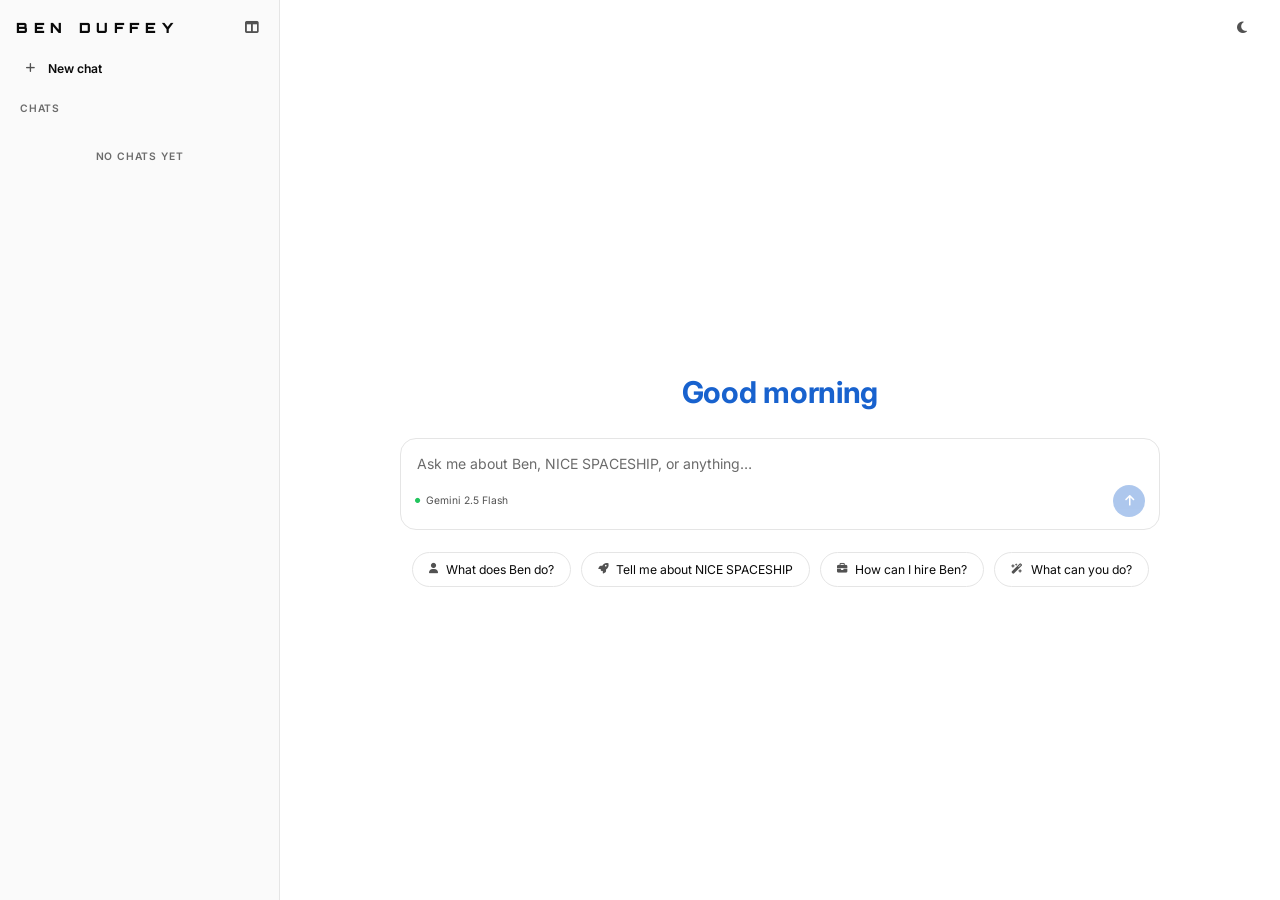
==== commit f7e587bc: "Polish the chat UI and add a share image - Open Graph + Twitter card image so shared links unfurl wi" ====
--- a/index.html
+++ b/index.html
@@ -10,15 +10,26 @@
   <link rel="icon" href="/assets/nice-mark.svg" type="image/svg+xml" />
 
   <meta property="og:type" content="website" />
+  <meta property="og:site_name" content="Ben Duffey" />
   <meta property="og:title" content="Ben Duffey: Founder &amp; Chief Engineer at NICE SPACESHIP" />
   <meta property="og:description" content="Chat with Ben Duffey's AI assistant. Ask about his work, NICE SPACESHIP, or anything else." />
   <meta property="og:url" content="https://benduffey.com/" />
+  <meta property="og:image" content="https://benduffey.com/assets/og.png" />
+  <meta property="og:image:width" content="1200" />
+  <meta property="og:image:height" content="630" />
+  <meta property="og:image:alt" content="Ben Duffey — Founder &amp; Chief Engineer, NICE SPACESHIP" />
+
+  <meta name="twitter:card" content="summary_large_image" />
+  <meta name="twitter:title" content="Ben Duffey: Founder &amp; Chief Engineer at NICE SPACESHIP" />
+  <meta name="twitter:description" content="Chat with Ben Duffey's AI assistant. Ask about his work, NICE SPACESHIP, or anything else." />
+  <meta name="twitter:image" content="https://benduffey.com/assets/og.png" />
+  <meta name="twitter:image:alt" content="Ben Duffey — Founder &amp; Chief Engineer, NICE SPACESHIP" />
 
   <link rel="preconnect" href="https://fonts.googleapis.com" />
   <link rel="preconnect" href="https://fonts.gstatic.com" crossorigin />
   <link href="https://fonts.googleapis.com/css2?family=Inter:wght@400;500;600;700&family=Fira+Code:wght@400&family=Orbitron:wght@900&display=swap" rel="stylesheet" />
   <link rel="stylesheet" href="https://cdnjs.cloudflare.com/ajax/libs/font-awesome/6.5.1/css/all.min.css" integrity="sha512-DTOQO9RWCH3ppGqcWaEA1BIZOC6xxalwEsw9c2QQeAIftl+Vegovlnee1c9QX4TctnWMn13TZye+giMm8e2LwA==" crossorigin="anonymous" referrerpolicy="no-referrer" />
-  <link rel="stylesheet" href="/css/app.css?v=4" />
+  <link rel="stylesheet" href="/css/app.css?v=5" />
 </head>
 <body>
   <div class="app">
@@ -31,12 +42,16 @@
         </button>
       </div>
 
+      <nav class="sidebar-nav">
+        <button class="nav-row" id="btn-new-chat" type="button">
+          <i class="fa-solid fa-plus"></i>
+          <span>New chat</span>
+        </button>
+      </nav>
+
       <div class="sidebar-section">
         <div class="sidebar-section-header">
           <span class="sidebar-section-title">Chats</span>
-          <button class="icon-btn" id="btn-new-chat" title="New chat" aria-label="New chat">
-            <i class="fa-solid fa-plus"></i>
-          </button>
         </div>
         <div class="chat-list" id="chat-list" role="list"></div>
       </div>
@@ -93,7 +108,7 @@
   </div>
 
   <script src="/js/theme.js?v=2"></script>
-  <script src="/js/chat.js?v=3"></script>
+  <script src="/js/chat.js?v=4"></script>
   <script src="/js/app.js?v=3"></script>
 </body>
 </html>
--- a/css/app.css
+++ b/css/app.css
@@ -129,6 +129,33 @@
 }
 .sidebar-collapse { flex-shrink: 0; }
 
+/* New-chat nav row — Claude-style: a full-width row below the header,
+   not an icon tucked into the chats section header. */
+.sidebar-nav { padding: 2px 12px 0; }
+.nav-row {
+  display: flex;
+  align-items: center;
+  gap: 10px;
+  width: 100%;
+  padding: 9px 10px;
+  font-size: var(--text-sm);
+  font-weight: var(--fw-medium);
+  color: var(--text);
+  border-radius: var(--radius);
+  text-align: left;
+  white-space: nowrap;
+  transition: color 0.15s, background 0.15s;
+}
+.nav-row:hover { background: var(--surface2); }
+.nav-row i {
+  width: 16px;
+  font-size: 0.9em;
+  text-align: center;
+  color: var(--text-muted);
+  transition: color 0.15s;
+}
+.nav-row:hover i { color: var(--text); }
+
 .sidebar-section {
   flex: 1;
   display: flex;
@@ -275,7 +302,9 @@
 body.chat-empty .chat-body {
   display: flex;
   flex-direction: column;
-  justify-content: center;
+  /* `safe` keeps the greeting + prompt centered, but falls back to
+     top-aligned when the window is too short so nothing clips. */
+  justify-content: safe center;
   align-items: center;
   gap: 22px;
   padding: 32px 24px;
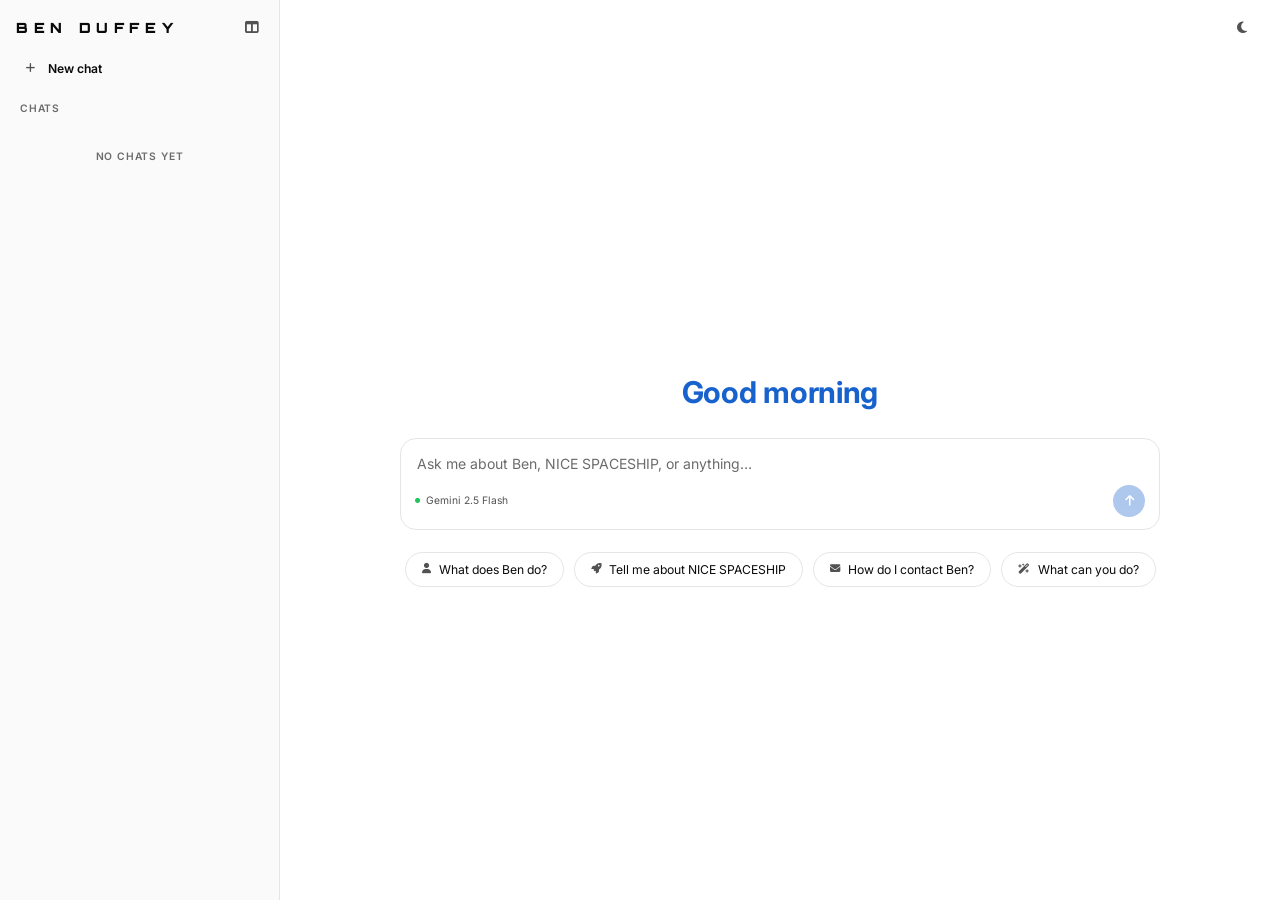
==== commit b12770b0: "Reword the hire starter chip to a contact prompt "How can I hire Ben?" was narrower than intended — " ====
--- a/index.html
+++ b/index.html
@@ -108,7 +108,7 @@
   </div>
 
   <script src="/js/theme.js?v=2"></script>
-  <script src="/js/chat.js?v=4"></script>
+  <script src="/js/chat.js?v=5"></script>
   <script src="/js/app.js?v=3"></script>
 </body>
 </html>
